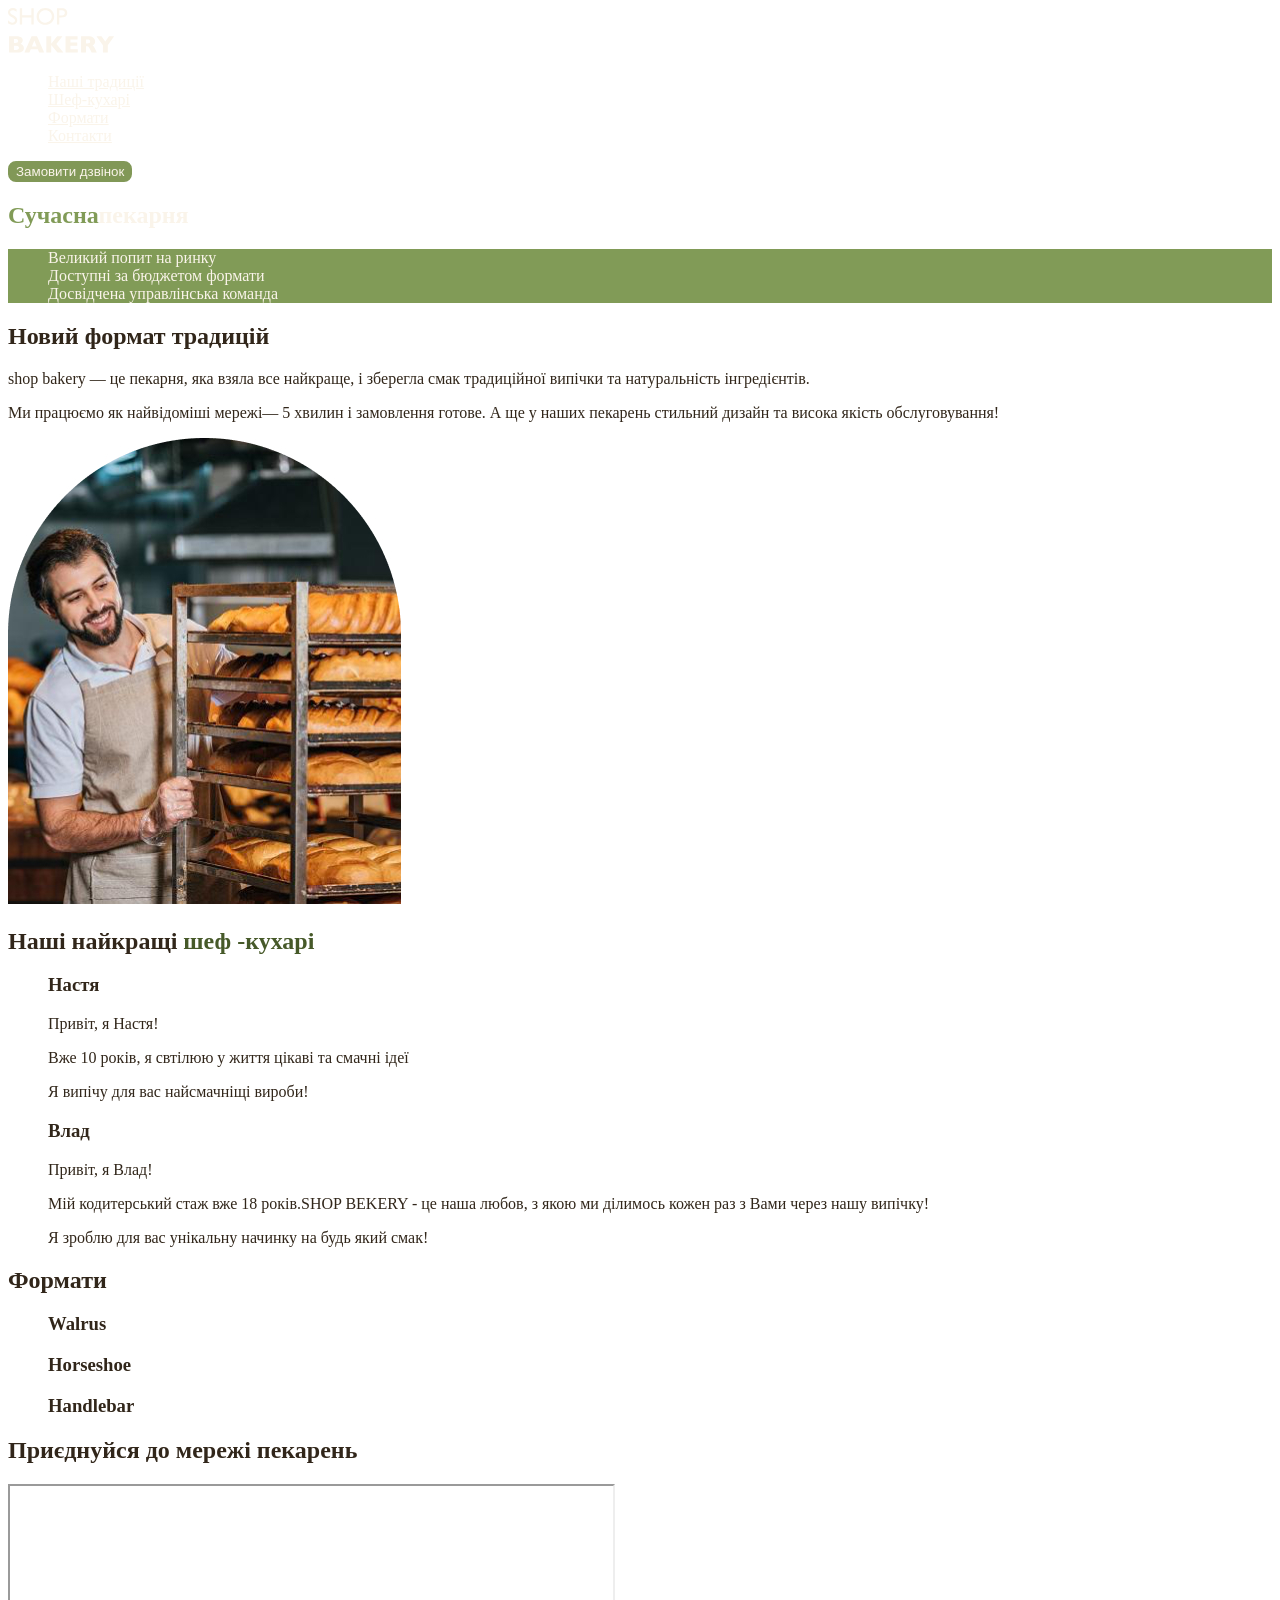
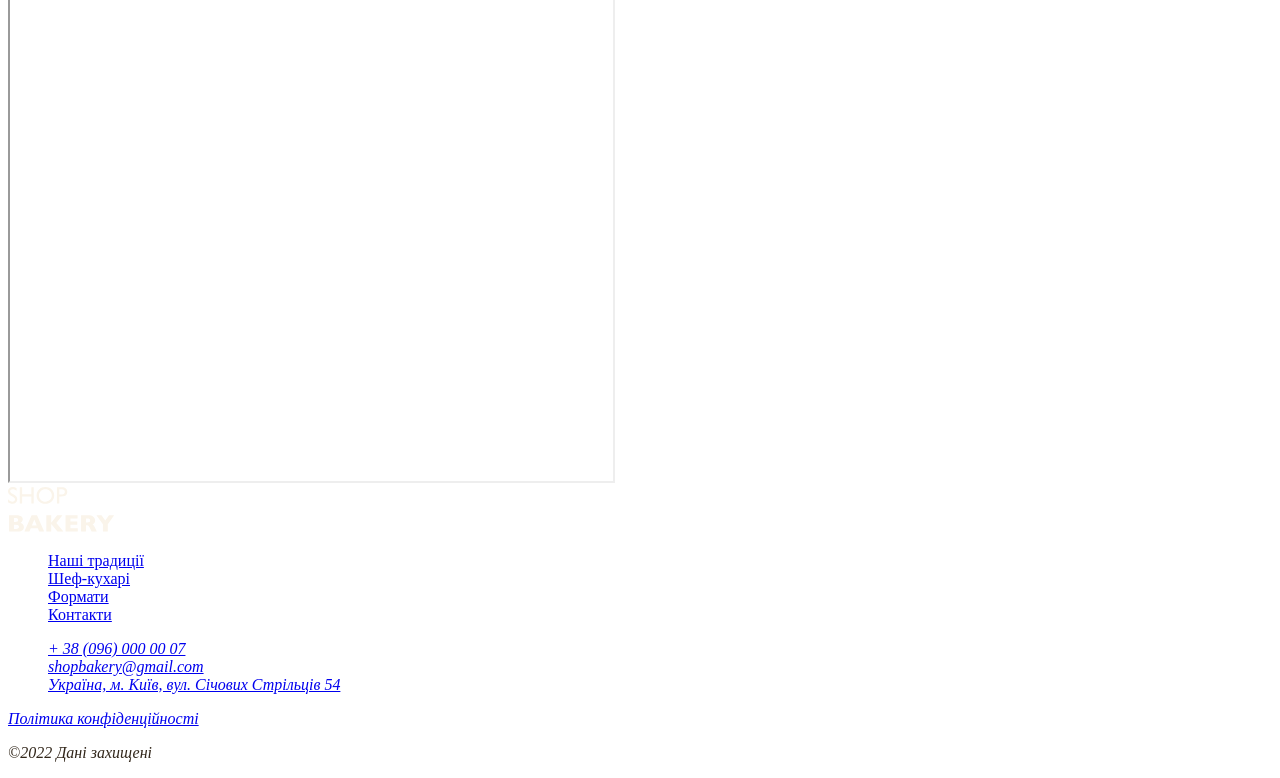
==== index2.html @ d1e05fb4 "Add styles.css and css variable" ====
<!DOCTYPE html>
<html lang="uk">
  <head>
    <meta charset="UTF-8" />
    <meta name="viewport" content="width=device-width, initial-scale=1.0" />
    <title>Сучасна пекарня</title>
    <link rel="stylesheet" href="./css/styles.css" />
  </head>
  <body>
    <header>
      <nav>
        <a href="./">
          <!--Logo -->
          <img src="./images/logo.svg" alt="Логотип сучасної пекарні" />
        </a>
        <ul>
          <li>
            <a class="link" href="#traditions-section">Наші традиції</a>
          </li>
          <li>
            <a class="link" href="#chefs-section">Шеф-кухарі</a>
          </li>
          <li>
            <a class="link" href="#formats-section">Формати</a>
          </li>
          <li>
            <a class="link" href="#contact-section">Контакти</a>
          </li>
        </ul>
      </nav>
      <button class="button" type="button">Замовити дзвінок</button>
    </header>
    <main>
      <section>
        <h1 class="hero-title"><span class="accent">Сучасна</span>пекарня</h1>
      </section>
      <section id="traditions-section">
        <ul class="advantages-list">
          <li>Великий попит на ринку</li>
          <li>Доступні за бюджетом формати</li>
          <li>Досвідчена управлінська команда</li>
        </ul>
        <h2 class="section-title">Новий формат традицій</h2>
        <p>
          <span>shop bakery</span> — це пекарня, яка взяла все найкраще, і
          зберегла смак традиційної випічки та натуральність інгредієнтів.
        </p>
        <p>
          Ми працюємо як найвідоміші мережі—
          <span>5 хвилин і замовлення готове.</span> А ще у наших пекарень
          стильний дизайн та висока якість обслуговування!
        </p>
        <img
          src="./images/baker-man.jpeg"
          alt="Чоловік пекар дивиться на батони із посмішкою"
        />
      </section>
      <section id="chefs-section">
        <h2 class="section-title">
          Наші найкращі<span class="accent"> шеф -кухарі</span>
        </h2>
        <ul>
          <li>
            <article>
              <h3>Настя</h3>
              <p>Привіт, я Настя!</p>
              <p>Вже 10 років, я свтілюю у життя цікаві та смачні ідеї</p>
              <p>Я випічу для вас найсмачніщі вироби!</p>
            </article>
          </li>
          <li>
            <article>
              <h3>Влад</h3>
              <p>Привіт, я Влад!</p>
              <p>
                Мій кодитерський стаж вже 18 років.SHOP BEKERY - це наша любов,
                з якою ми ділимось кожен раз з Вами через нашу випічку!
              </p>
              <p>Я зроблю для вас унікальну начинку на будь який смак!</p>
            </article>
          </li>
        </ul>
      </section>
      <section id="formats-section">
        <h2 class="section-title">Формати</h2>
        <ul>
          <li>
            <article>
              <h3 lang="en">Walrus</h3>
            </article>
          </li>
          <li>
            <article>
              <h3 lang="en">Horseshoe</h3>
            </article>
          </li>
          <li>
            <article>
              <h3 lang="en">Handlebar</h3>
            </article>
          </li>
        </ul>
      </section>
      <section id="contact-section">
        <h2 class="section-title">Приєднуйся до мережі пекарень</h2>
        <iframe
          src="https://www.google.com/maps/embed?pb=!1m18!1m12!1m3!1d2540.163447036127!2d30.48869837623929!3d50.456680986915515!2m3!1f0!2f0!3f0!3m2!1i1024!2i768!4f13.1!3m3!1m2!1s0x40d4ce637c006b2d%3A0xaf86385f19996ff0!2z0YPQuy4g0KHQtdGH0LXQstGL0YUg0KHRgtGA0LXQu9GM0YbQvtCyLCA1NCwg0JrQuNC10LIsIDAyMDAw!5e0!3m2!1sru!2sua!4v1762864063836!5m2!1sru!2sua"
          width="603"
          height="595"
        ></iframe>
      </section>
    </main>
    <footer>
      <nav>
        <a href="#"> </a>
        <!--Logo-->
        <img src="./images/logo.svg" alt="Логотип сучасної пекарні" />
        <ul>
          <li>
            <a href="#">Наші традиції</a>
          </li>
          <li>
            <a href="#">Шеф-кухарі</a>
          </li>
          <li>
            <a href="#">Формати</a>
          </li>
          <li>
            <a href="#">Контакти</a>
          </li>
        </ul>
      </nav>
      <address>
        <ul>
          <li><a href="tel:+380960000007">+ 38 (096) 000 00 07</a></li>
          <li>
            <a href="mailto:shopbakery@gmail.com">shopbakery@gmail.com</a>
          </li>
          <li>
            <a href="https://maps.app.goo.gl/AGu1dHzG3ngqj6Wf8" target="_blank">
              Україна, м. Київ, вул. Січових Стрільців 54
            </a>
          </li>
          <li>
            <a href="#">
              <!--fasebook icon-->
            </a>
          </li>
          <li>
            <a href="#">
              <!--instagram icon-->
            </a>
          </li>
        </ul>
        <a href="#" target="_blank">Політика конфіденційності</a>
        <p>&copy;2022 Дані захищені</p>
      </address>
    </footer>
  </body>
</html>
---- css/styles.css ----
:root {
  --color-primary-dark: #31261a;
  --color-primary-light: #faf4ea;
  --color-brand-light: #819b57;
  --color-brand-dark: #465929;
}

/*Base*/
body {
  color: var(--color-primary-dark);
}
ul {
  list-style-type: none;
}

/* Button*/
.button {
  color: var(--color-primary-light);
  background-color: #819857;
  border: 2px solid #819857;
  border-radius: 8px;
  cursor: pointer;
}

.button:hover {
  color: var(--color-brand-dark);
  background-color: transparent;
}

/* Link */
.link {
  color: var(--color-primary-light);
}

.link:hover {
  color: var(--color-brand-light);
}

/* Hero section */
.hero-title {
  color: #faf4ea;
}

.hero-title .accent {
  color: var(--color-brand-light);
}

/* Avantages section*/
.advantages-list {
  background-color: var(--color-brand-light);
  color: var(--color-primary-light);
}

.section-title .accent {
  color: var(--color-brand-dark);
}
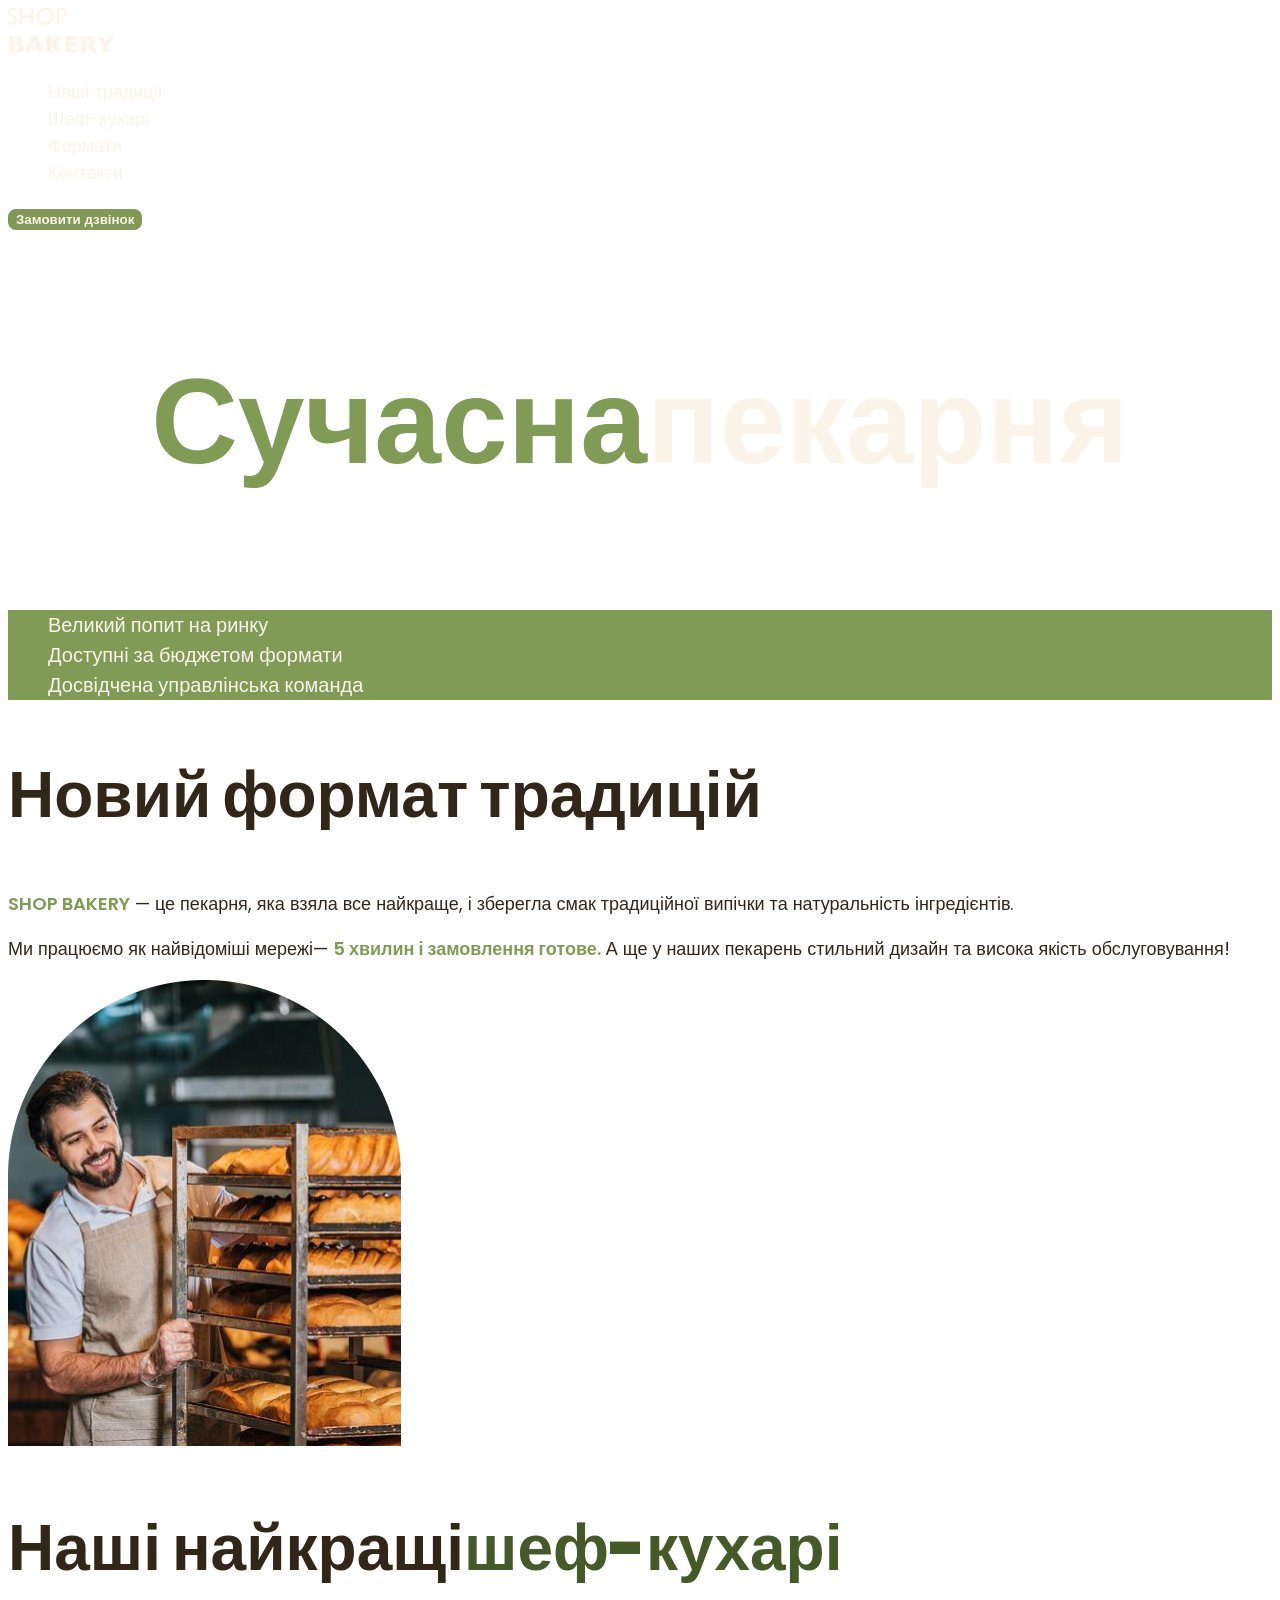
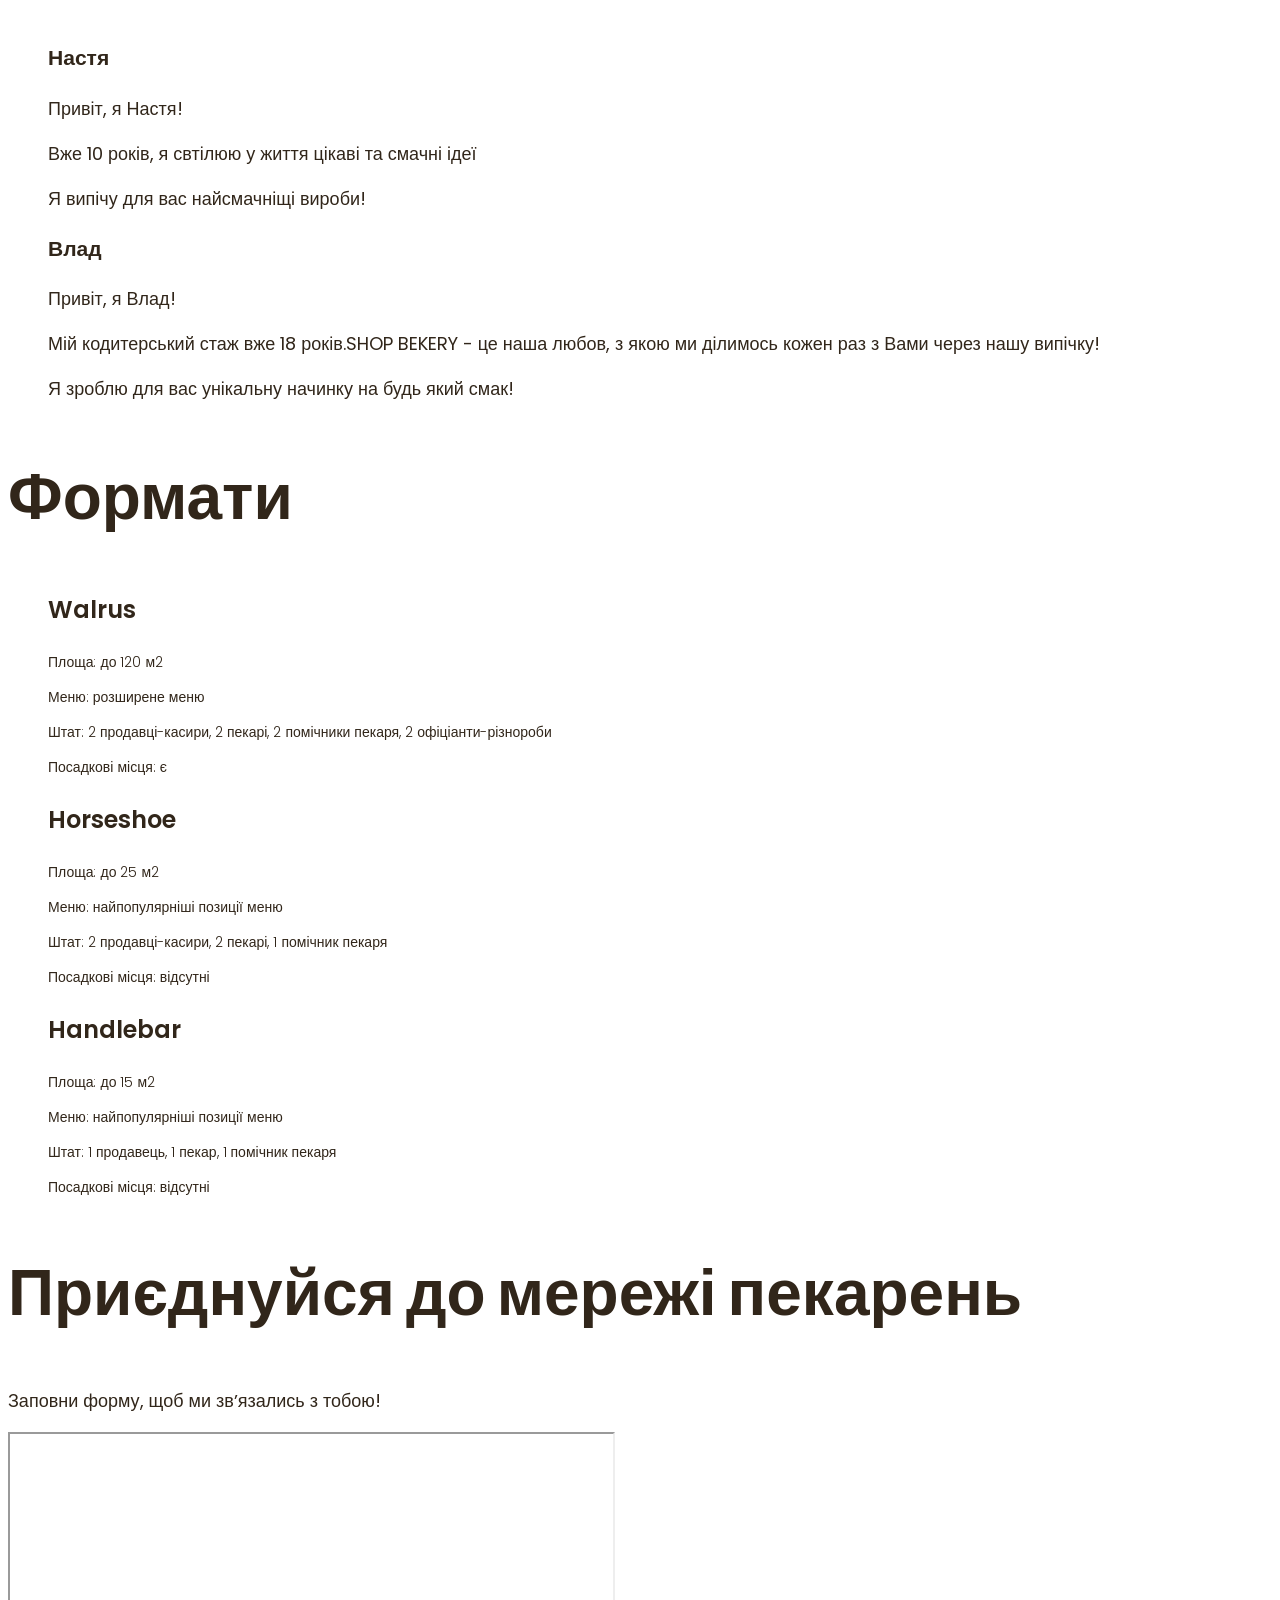
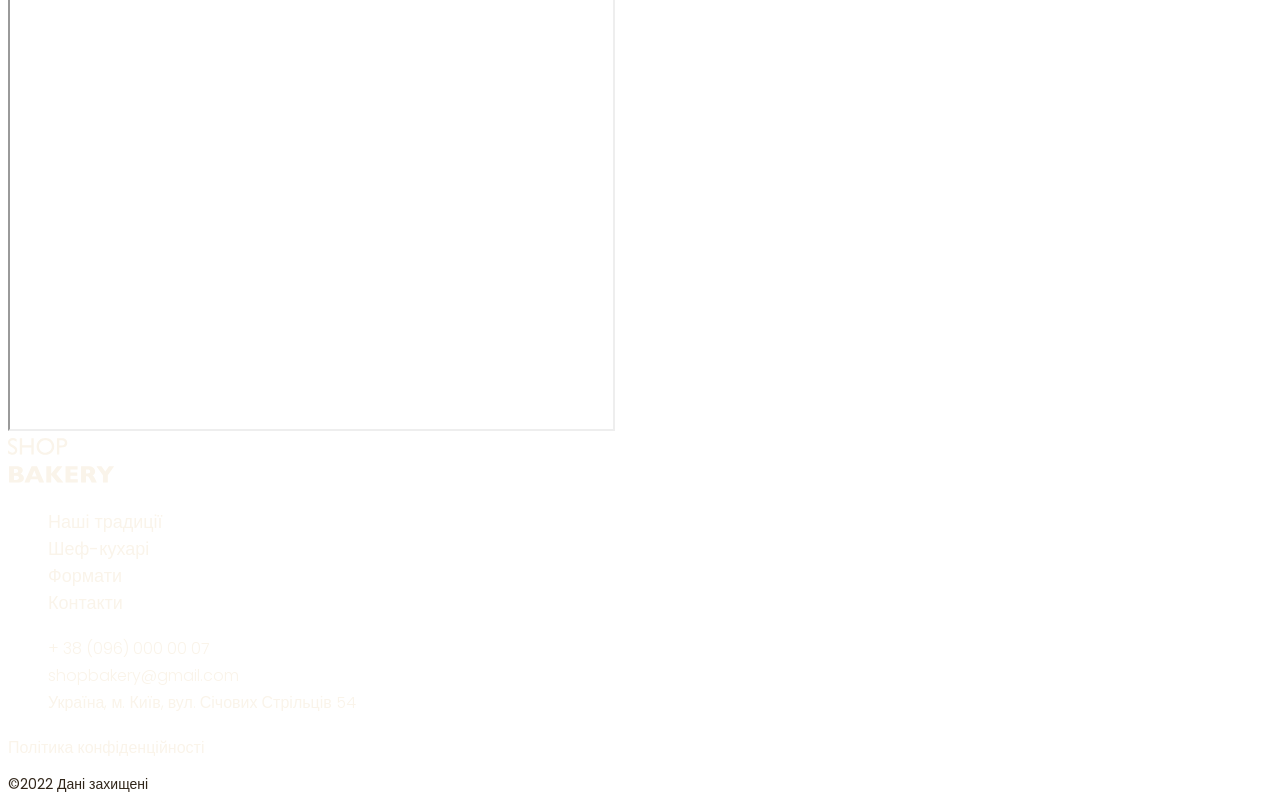
==== commit 8d1c394e: "Fonts have been connected and text styling has been added." ====
--- a/index2.html
+++ b/index2.html
@@ -4,6 +4,14 @@
     <meta charset="UTF-8" />
     <meta name="viewport" content="width=device-width, initial-scale=1.0" />
     <title>Сучасна пекарня</title>
+    <!--Fonts
+    <link rel="preconnect" href="https://fonts.googleapis.com" />
+    <link rel="preconnect" href="https://fonts.gstatic.com" crossorigin />
+    <link
+      href="https://fonts.googleapis.com/css2?family=Poppins:wght@300;400;600;900&display=swap"
+      rel="stylesheet"
+    />-->
+    <!--Styles-->
     <link rel="stylesheet" href="./css/styles.css" />
   </head>
   <body>
@@ -36,19 +44,20 @@
       </section>
       <section id="traditions-section">
         <ul class="advantages-list">
-          <li>Великий попит на ринку</li>
-          <li>Доступні за бюджетом формати</li>
-          <li>Досвідчена управлінська команда</li>
+          <li class="advantages-item">Великий попит на ринку</li>
+          <li class="advantages-item">Доступні за бюджетом формати</li>
+          <li class="advantages-item">Досвідчена управлінська команда</li>
         </ul>
         <h2 class="section-title">Новий формат традицій</h2>
-        <p>
-          <span>shop bakery</span> — це пекарня, яка взяла все найкраще, і
-          зберегла смак традиційної випічки та натуральність інгредієнтів.
+        <p class="traditions-text">
+          <span class="brand uppercase">shop bakery</span> — це пекарня, яка
+          взяла все найкраще, і зберегла смак традиційної випічки та
+          натуральність інгредієнтів.
         </p>
-        <p>
+        <p class="traditions-text">
           Ми працюємо як найвідоміші мережі—
-          <span>5 хвилин і замовлення готове.</span> А ще у наших пекарень
-          стильний дизайн та висока якість обслуговування!
+          <span class="brand">5 хвилин і замовлення готове.</span> А ще у наших
+          пекарень стильний дизайн та висока якість обслуговування!
         </p>
         <img
           src="./images/baker-man.jpeg"
@@ -57,12 +66,12 @@
       </section>
       <section id="chefs-section">
         <h2 class="section-title">
-          Наші найкращі<span class="accent"> шеф -кухарі</span>
+          Наші найкращі<span class="accent">шеф-кухарі</span>
         </h2>
         <ul>
           <li>
             <article>
-              <h3>Настя</h3>
+              <h3 class="chef-title">Настя</h3>
               <p>Привіт, я Настя!</p>
               <p>Вже 10 років, я свтілюю у життя цікаві та смачні ідеї</p>
               <p>Я випічу для вас найсмачніщі вироби!</p>
@@ -70,7 +79,7 @@
           </li>
           <li>
             <article>
-              <h3>Влад</h3>
+              <h3 class="chef-title">Влад</h3>
               <p>Привіт, я Влад!</p>
               <p>
                 Мій кодитерський стаж вже 18 років.SHOP BEKERY - це наша любов,
@@ -86,23 +95,45 @@
         <ul>
           <li>
             <article>
-              <h3 lang="en">Walrus</h3>
-            </article>
-          </li>
-          <li>
-            <article>
-              <h3 lang="en">Horseshoe</h3>
-            </article>
-          </li>
-          <li>
-            <article>
-              <h3 lang="en">Handlebar</h3>
+              <h3 class="format-title" lang="en">Walrus</h3>
+              <div class="format-text">
+                <p>Площа: до 120 м2</p>
+                <p>Меню: розширене меню</p>
+                <p>
+                  Штат: 2 продавці-касири, 2 пекарі, 2 помічники пекаря, 2
+                  офіціанти-різнороби
+                </p>
+                <p>Посадкові місця: є</p>
+              </div>
+            </article>
+          </li>
+          <li>
+            <article>
+              <h3 class="format-title" lang="en">Horseshoe</h3>
+              <div class="format-text">
+                <p>Площа: до 25 м2</p>
+                <p>Меню: найпопулярніші позиції меню</p>
+                <p>Штат: 2 продавці-касири, 2 пекарі, 1 помічник пекаря</p>
+                <p>Посадкові місця: відсутні</p>
+              </div>
+            </article>
+          </li>
+          <li>
+            <article>
+              <h3 class="format-title" lang="en">Handlebar</h3>
+              <div class="format-text">
+                <p>Площа: до 15 м2</p>
+                <p>Меню: найпопулярніші позиції меню</p>
+                <p>Штат: 1 продавець, 1 пекар, 1 помічник пекаря</p>
+                <p>Посадкові місця: відсутні</p>
+              </div>
             </article>
           </li>
         </ul>
       </section>
       <section id="contact-section">
         <h2 class="section-title">Приєднуйся до мережі пекарень</h2>
+        <p>Заповни форму, щоб ми звʼязались з тобою!</p>
         <iframe
           src="https://www.google.com/maps/embed?pb=!1m18!1m12!1m3!1d2540.163447036127!2d30.48869837623929!3d50.456680986915515!2m3!1f0!2f0!3f0!3m2!1i1024!2i768!4f13.1!3m3!1m2!1s0x40d4ce637c006b2d%3A0xaf86385f19996ff0!2z0YPQuy4g0KHQtdGH0LXQstGL0YUg0KHRgtGA0LXQu9GM0YbQvtCyLCA1NCwg0JrQuNC10LIsIDAyMDAw!5e0!3m2!1sru!2sua!4v1762864063836!5m2!1sru!2sua"
           width="603"
@@ -117,27 +148,37 @@
         <img src="./images/logo.svg" alt="Логотип сучасної пекарні" />
         <ul>
           <li>
-            <a href="#">Наші традиції</a>
-          </li>
-          <li>
-            <a href="#">Шеф-кухарі</a>
-          </li>
-          <li>
-            <a href="#">Формати</a>
-          </li>
-          <li>
-            <a href="#">Контакти</a>
+            <a class="link" href="#">Наші традиції</a>
+          </li>
+          <li>
+            <a class="link" href="#">Шеф-кухарі</a>
+          </li>
+          <li>
+            <a class="link" href="#">Формати</a>
+          </li>
+          <li>
+            <a class="link" href="#">Контакти</a>
           </li>
         </ul>
       </nav>
       <address>
         <ul>
-          <li><a href="tel:+380960000007">+ 38 (096) 000 00 07</a></li>
-          <li>
-            <a href="mailto:shopbakery@gmail.com">shopbakery@gmail.com</a>
-          </li>
-          <li>
-            <a href="https://maps.app.goo.gl/AGu1dHzG3ngqj6Wf8" target="_blank">
+          <li>
+            <a class="address-link" href="tel:+380960000007"
+              >+ 38 (096) 000 00 07</a
+            >
+          </li>
+          <li>
+            <a class="address-link" href="mailto:shopbakery@gmail.com"
+              >shopbakery@gmail.com</a
+            >
+          </li>
+          <li>
+            <a
+              class="address-link"
+              href="https://maps.app.goo.gl/AGu1dHzG3ngqj6Wf8"
+              target="_blank"
+            >
               Україна, м. Київ, вул. Січових Стрільців 54
             </a>
           </li>
@@ -152,8 +193,10 @@
             </a>
           </li>
         </ul>
-        <a href="#" target="_blank">Політика конфіденційності</a>
-        <p>&copy;2022 Дані захищені</p>
+        <a class="address-link" href="#" target="_blank"
+          >Політика конфіденційності</a
+        >
+        <p class="address-copyright">&copy;2022 Дані захищені</p>
       </address>
     </footer>
   </body>
--- a/css/styles.css
+++ b/css/styles.css
@@ -1,3 +1,31 @@
+@font-face {
+  font-display: swap;
+  font-family: "Poppins";
+  font-weight: 300;
+  src: url("../fonts/poppins-v24-latin-300.woff2") format("woff2");
+}
+
+@font-face {
+  font-display: swap;
+  font-family: "Poppins";
+  font-weight: 400;
+  src: url("../fonts/poppins-v24-latin-regular.woff2") format("woff2");
+}
+
+@font-face {
+  font-display: swap;
+  font-family: "Poppins";
+  font-weight: 600;
+  src: url("../fonts/poppins-v24-latin-600.woff2") format("woff2");
+}
+
+@font-face {
+  font-display: swap;
+  font-family: "Poppins";
+  font-weight: 900;
+  src: url("../fonts/poppins-v24-latin-900.woff2") format("woff2");
+}
+
 :root {
   --color-primary-dark: #31261a;
   --color-primary-light: #faf4ea;
@@ -8,7 +36,16 @@
 /*Base*/
 body {
   color: var(--color-primary-dark);
+  line-height: 1.5;
+  font-family: "Poppins", sans-serif;
+  font-size: 18px;
+  font-weight: 400;
 }
+
+address {
+  font-style: normal;
+}
+
 ul {
   list-style-type: none;
 }
@@ -16,6 +53,7 @@
 /* Button*/
 .button {
   color: var(--color-primary-light);
+  font-weight: 600;
   background-color: #819857;
   border: 2px solid #819857;
   border-radius: 8px;
@@ -30,15 +68,26 @@
 /* Link */
 .link {
   color: var(--color-primary-light);
+
+  text-decoration: none;
 }
 
 .link:hover {
   color: var(--color-brand-light);
+  font-weight: 600;
 }
 
 /* Hero section */
 .hero-title {
   color: #faf4ea;
+  text-align: center;
+  font-size: 120px;
+  font-weight: 900;
+  /*font-style: italic;*/
+  /*text-transform: ;*/
+  /* text-shadow: 2px 2px 4px violet;*/
+  /* letter-spacing: 4px;*/
+  /*word-spacing: 20px;*/
 }
 
 .hero-title .accent {
@@ -51,6 +100,62 @@
   color: var(--color-primary-light);
 }
 
+.advantages-item {
+  font-size: 20px;
+  font-weight: 300;
+}
+
+.section-title {
+  font-size: 64px;
+  font-weight: 900;
+  line-height: 1.3;
+}
 .section-title .accent {
   color: var(--color-brand-dark);
 }
+
+/*.traditions-text {
+  white-space: none;
+}*/
+/* Traditions section*/
+.traditions-text .brand {
+  color: var(--color-brand-light);
+  font-weight: 600;
+}
+
+.traditions-text .uppercase {
+  text-transform: uppercase;
+}
+
+/* Chefs section*/
+.chef-title {
+  font-size: 40;
+  font-weight: 600;
+}
+
+/* Format section */
+.format-title {
+  font-size: 24px;
+  font-weight: 600;
+}
+
+.format-text {
+  font-size: 14px;
+  font-weight: 300;
+}
+
+/* Footer*/
+.address-link {
+  color: var(--color-primary-light);
+  font-size: 16px;
+  font-weight: 300;
+  text-decoration: none;
+}
+
+.address-link:hover {
+  color: var(--color-brand-light);
+}
+
+.address-copyright {
+  font-size: 14px;
+}
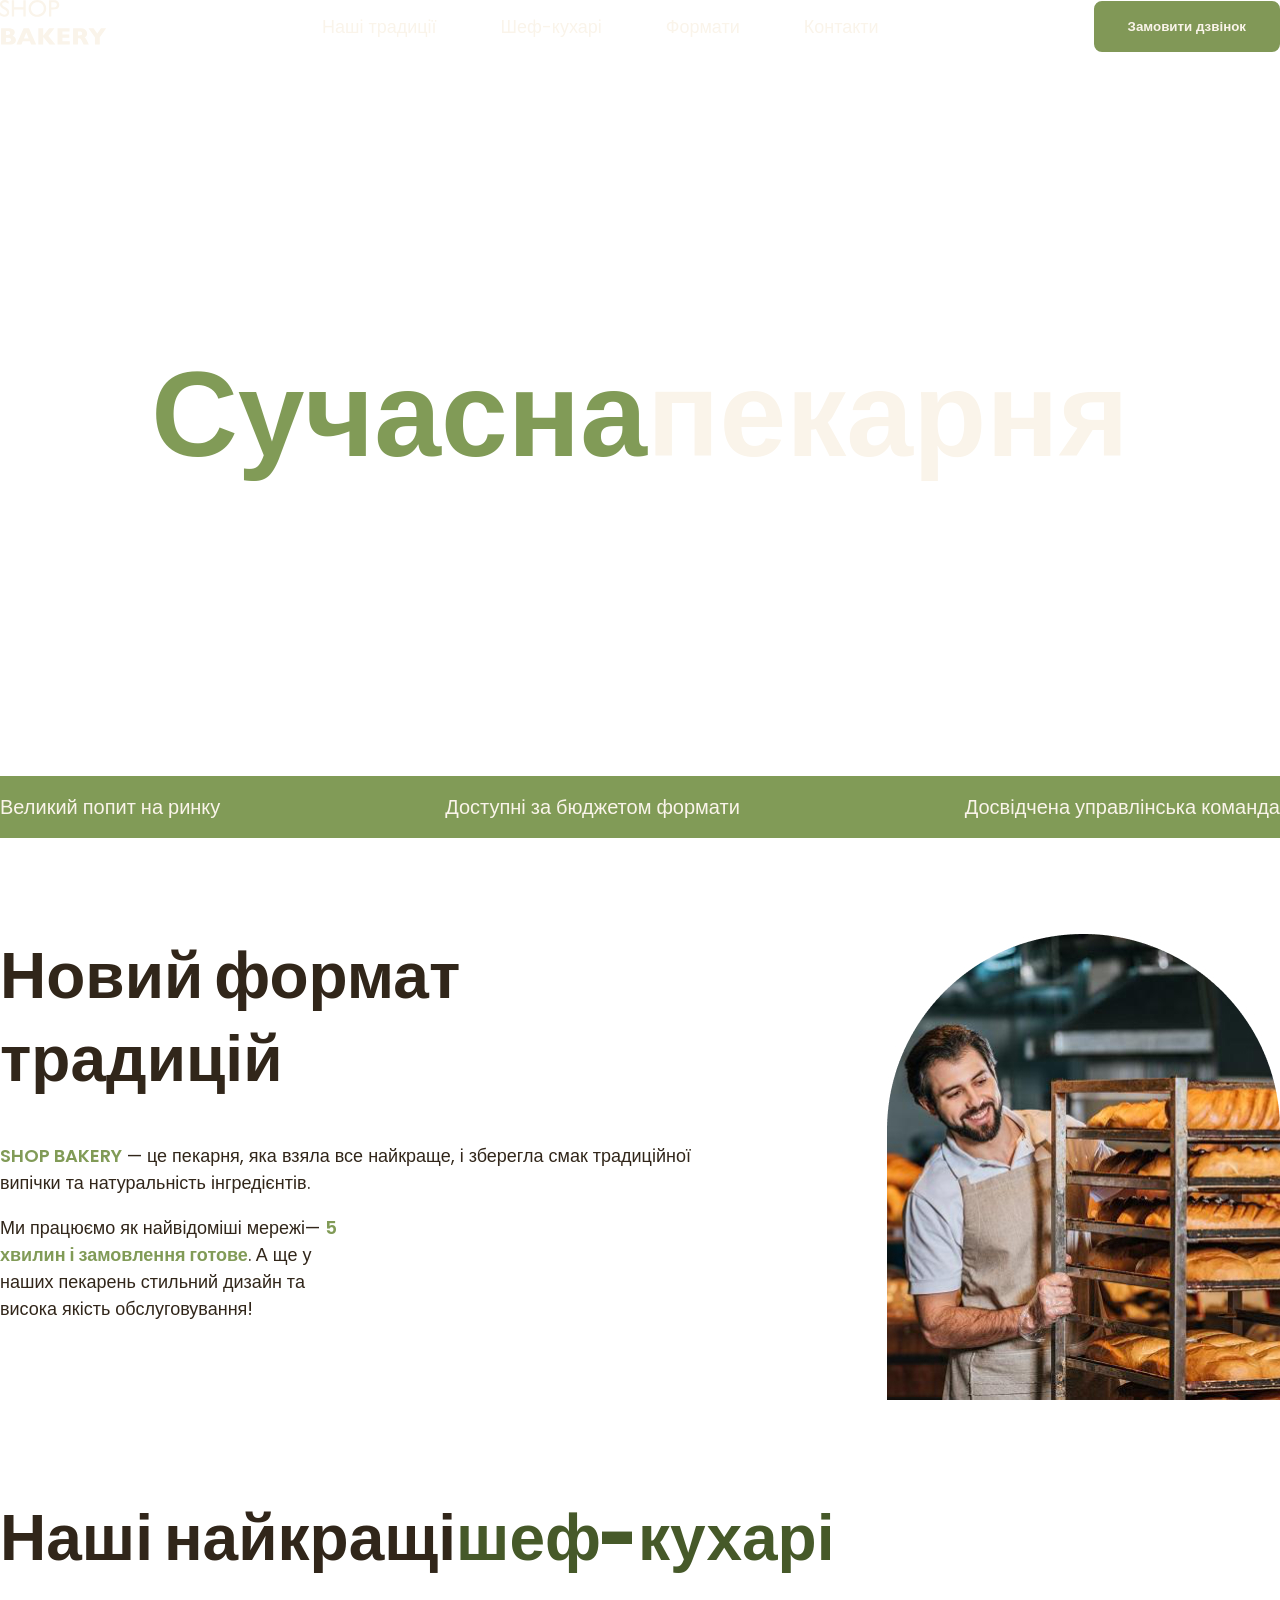
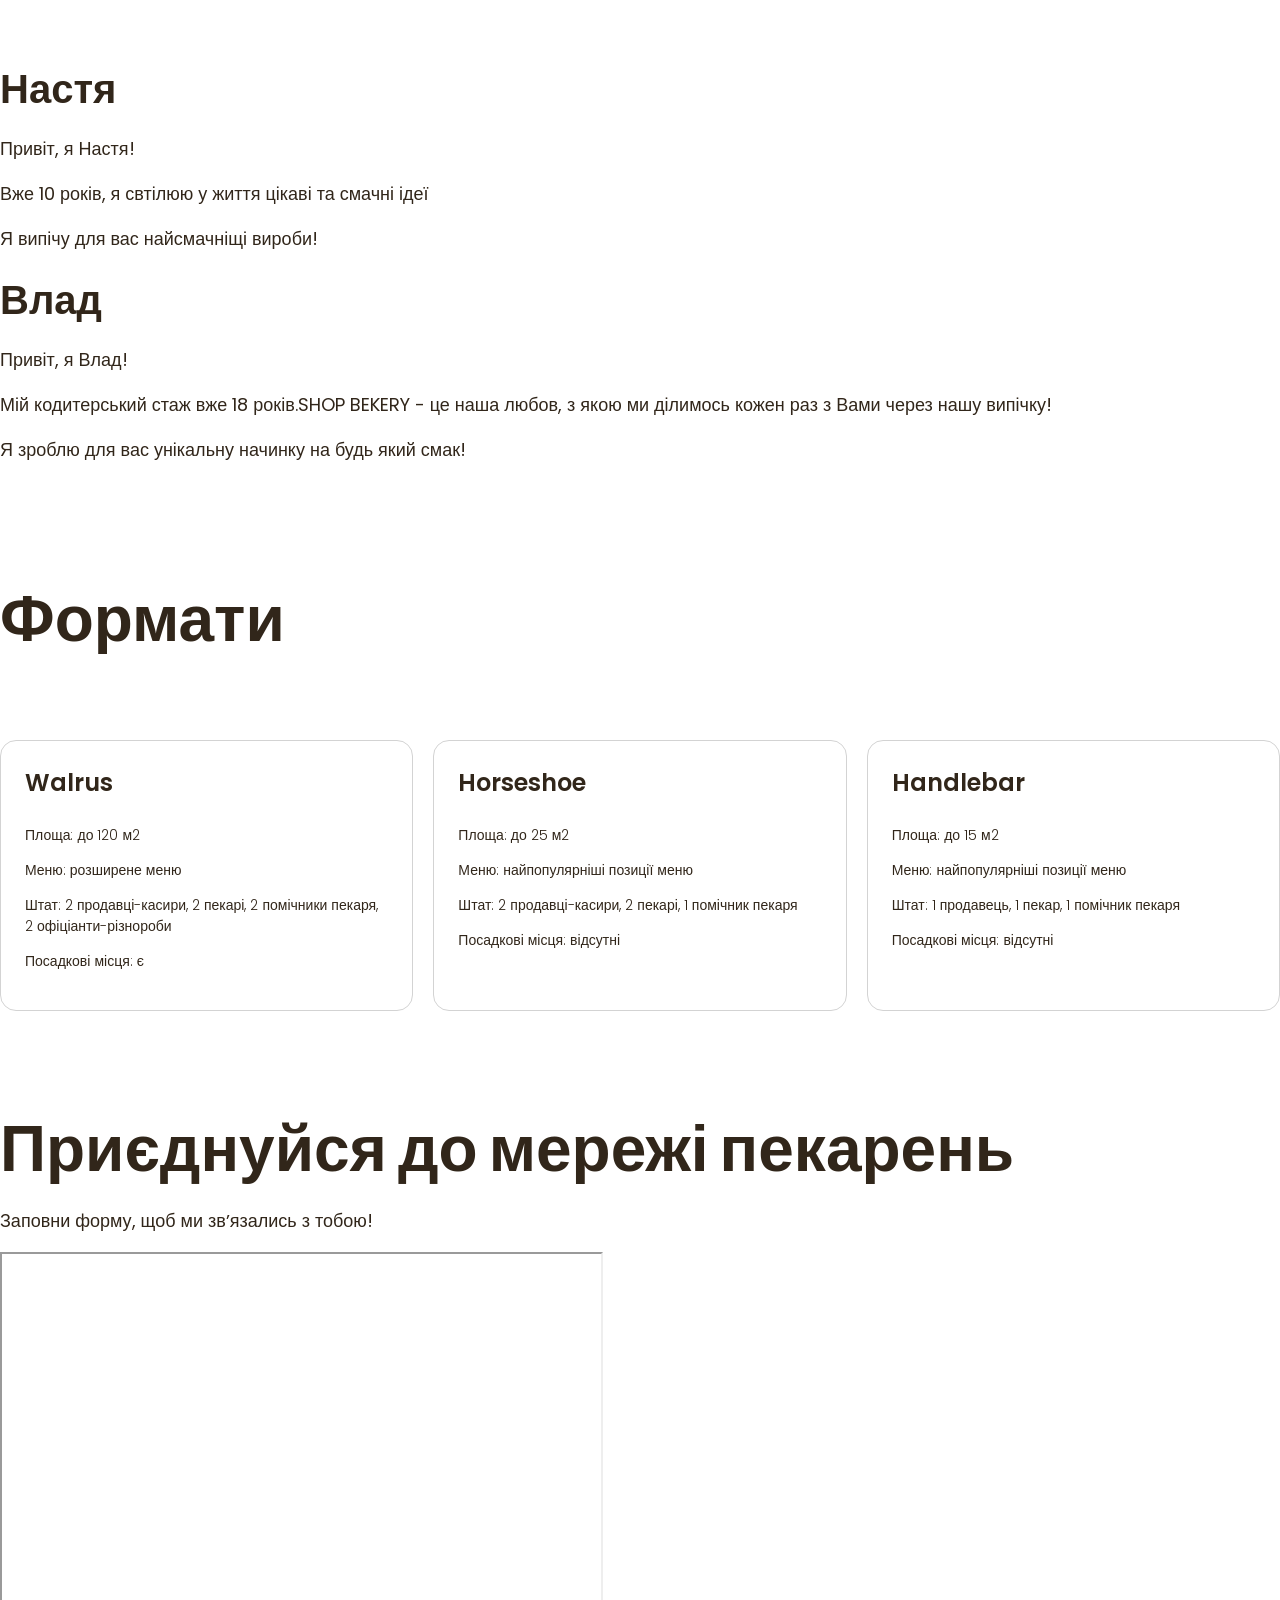
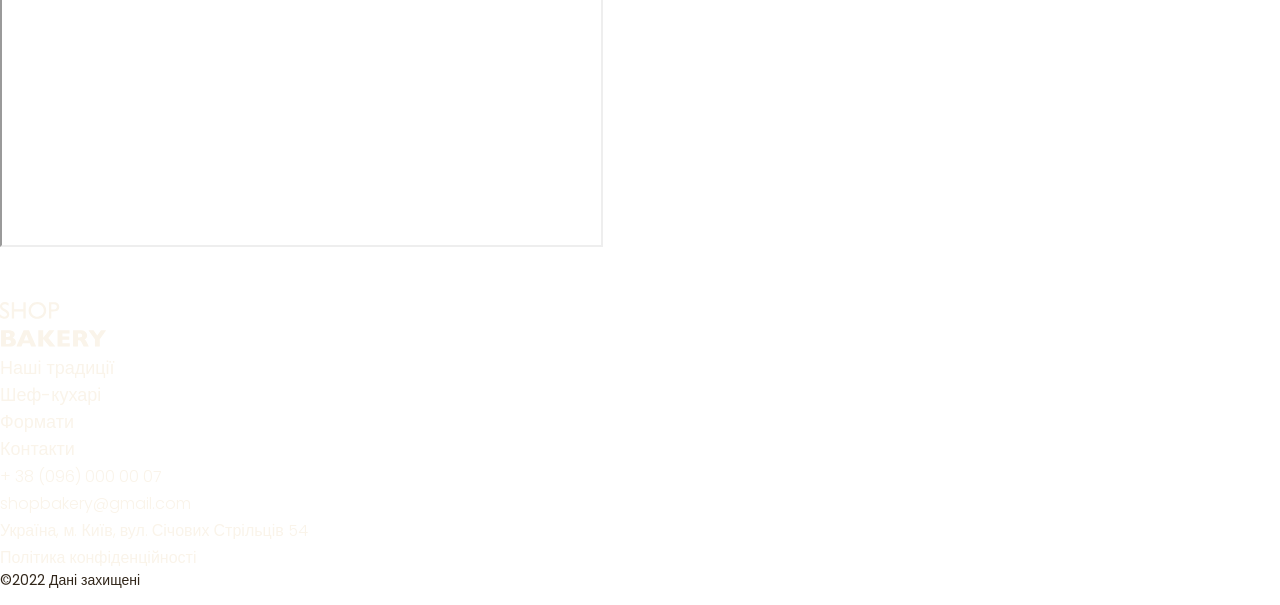
==== commit bc60d833: "Added flexbox properties" ====
--- a/index2.html
+++ b/index2.html
@@ -16,188 +16,218 @@
   </head>
   <body>
     <header>
-      <nav>
-        <a href="./">
-          <!--Logo -->
-          <img src="./images/logo.svg" alt="Логотип сучасної пекарні" />
-        </a>
-        <ul>
-          <li>
-            <a class="link" href="#traditions-section">Наші традиції</a>
-          </li>
-          <li>
-            <a class="link" href="#chefs-section">Шеф-кухарі</a>
-          </li>
-          <li>
-            <a class="link" href="#formats-section">Формати</a>
-          </li>
-          <li>
-            <a class="link" href="#contact-section">Контакти</a>
-          </li>
-        </ul>
-      </nav>
-      <button class="button" type="button">Замовити дзвінок</button>
+      <div class="container">
+        <div class="header-container">
+          <!--Flex container-->
+          <nav class="header-nav">
+            <a href="./">
+              <!--Logo -->
+              <img src="./images/logo.svg" alt="Логотип сучасної пекарні" />
+            </a>
+            <ul class="header-menu">
+              <li>
+                <a class="link" href="#traditions-section">Наші традиції</a>
+              </li>
+              <li>
+                <a class="link" href="#chefs-section">Шеф-кухарі</a>
+              </li>
+              <li>
+                <a class="link" href="#formats-section">Формати</a>
+              </li>
+              <li>
+                <a class="link" href="#contact-section">Контакти</a>
+              </li>
+            </ul>
+          </nav>
+          <button class="button" type="button">Замовити дзвінок</button>
+        </div>
+      </div>
     </header>
     <main>
-      <section>
-        <h1 class="hero-title"><span class="accent">Сучасна</span>пекарня</h1>
-      </section>
-      <section id="traditions-section">
-        <ul class="advantages-list">
-          <li class="advantages-item">Великий попит на ринку</li>
-          <li class="advantages-item">Доступні за бюджетом формати</li>
-          <li class="advantages-item">Досвідчена управлінська команда</li>
-        </ul>
-        <h2 class="section-title">Новий формат традицій</h2>
-        <p class="traditions-text">
-          <span class="brand uppercase">shop bakery</span> — це пекарня, яка
-          взяла все найкраще, і зберегла смак традиційної випічки та
-          натуральність інгредієнтів.
-        </p>
-        <p class="traditions-text">
-          Ми працюємо як найвідоміші мережі—
-          <span class="brand">5 хвилин і замовлення готове.</span> А ще у наших
-          пекарень стильний дизайн та висока якість обслуговування!
-        </p>
-        <img
-          src="./images/baker-man.jpeg"
-          alt="Чоловік пекар дивиться на батони із посмішкою"
-        />
-      </section>
-      <section id="chefs-section">
-        <h2 class="section-title">
-          Наші найкращі<span class="accent">шеф-кухарі</span>
-        </h2>
-        <ul>
-          <li>
-            <article>
-              <h3 class="chef-title">Настя</h3>
-              <p>Привіт, я Настя!</p>
-              <p>Вже 10 років, я свтілюю у життя цікаві та смачні ідеї</p>
-              <p>Я випічу для вас найсмачніщі вироби!</p>
-            </article>
-          </li>
-          <li>
-            <article>
-              <h3 class="chef-title">Влад</h3>
-              <p>Привіт, я Влад!</p>
-              <p>
-                Мій кодитерський стаж вже 18 років.SHOP BEKERY - це наша любов,
-                з якою ми ділимось кожен раз з Вами через нашу випічку!
+      <section class="hero-section">
+        <div class="container">
+          <h1 class="hero-title"><span class="accent">Сучасна</span>пекарня</h1>
+        </div>
+      </section>
+      <section class="advantages-section">
+        <div class="container">
+          <h2 class="visualy-hidden">Наші переваги</h2>
+          <ul class="advantages-list">
+            <li class="advantages-item">Великий попит на ринку</li>
+            <li class="advantages-item">Доступні за бюджетом формати</li>
+            <li class="advantages-item">Досвідчена управлінська команда</li>
+          </ul>
+        </div>
+      </section>
+      <section class="traditions-section section" id="traditions-section">
+        <div class="container">
+          <div class="traditions-container">
+            <div class="traditions-content">
+              <h2 class="traditions-title section-title">
+                Новий формат традицій
+              </h2>
+              <p class="traditions-text">
+                <span class="brand uppercase">shop bakery</span> — це пекарня,
+                яка взяла все найкраще, і зберегла смак традиційної випічки та
+                натуральність інгредієнтів.
               </p>
-              <p>Я зроблю для вас унікальну начинку на будь який смак!</p>
-            </article>
-          </li>
-        </ul>
-      </section>
-      <section id="formats-section">
-        <h2 class="section-title">Формати</h2>
-        <ul>
-          <li>
-            <article>
-              <h3 class="format-title" lang="en">Walrus</h3>
-              <div class="format-text">
-                <p>Площа: до 120 м2</p>
-                <p>Меню: розширене меню</p>
+              <p class="traditions-text limited">
+                Ми працюємо як найвідоміші мережі—
+                <span class="brand">5 хвилин і замовлення готове</span>. А ще у
+                наших пекарень стильний дизайн та висока якість обслуговування!
+              </p>
+            </div>
+            <img
+              src="./images/baker-man.jpeg"
+              alt="Чоловік пекар дивиться на батони із посмішкою"
+            />
+          </div>
+        </div>
+      </section>
+      <section class="section" id="chefs-section">
+        <div class="container">
+          <h2 class="chefs-title section-title">
+            Наші найкращі<span class="accent">шеф-кухарі</span>
+          </h2>
+          <ul>
+            <li>
+              <article>
+                <h3 class="chef-title">Настя</h3>
+                <p>Привіт, я Настя!</p>
+                <p>Вже 10 років, я свтілюю у життя цікаві та смачні ідеї</p>
+                <p>Я випічу для вас найсмачніщі вироби!</p>
+              </article>
+            </li>
+            <li>
+              <article>
+                <h3 class="chef-title">Влад</h3>
+                <p>Привіт, я Влад!</p>
                 <p>
-                  Штат: 2 продавці-касири, 2 пекарі, 2 помічники пекаря, 2
-                  офіціанти-різнороби
+                  Мій кодитерський стаж вже 18 років.SHOP BEKERY - це наша
+                  любов, з якою ми ділимось кожен раз з Вами через нашу випічку!
                 </p>
-                <p>Посадкові місця: є</p>
-              </div>
-            </article>
-          </li>
-          <li>
-            <article>
-              <h3 class="format-title" lang="en">Horseshoe</h3>
-              <div class="format-text">
-                <p>Площа: до 25 м2</p>
-                <p>Меню: найпопулярніші позиції меню</p>
-                <p>Штат: 2 продавці-касири, 2 пекарі, 1 помічник пекаря</p>
-                <p>Посадкові місця: відсутні</p>
-              </div>
-            </article>
-          </li>
-          <li>
-            <article>
-              <h3 class="format-title" lang="en">Handlebar</h3>
-              <div class="format-text">
-                <p>Площа: до 15 м2</p>
-                <p>Меню: найпопулярніші позиції меню</p>
-                <p>Штат: 1 продавець, 1 пекар, 1 помічник пекаря</p>
-                <p>Посадкові місця: відсутні</p>
-              </div>
-            </article>
-          </li>
-        </ul>
-      </section>
-      <section id="contact-section">
-        <h2 class="section-title">Приєднуйся до мережі пекарень</h2>
-        <p>Заповни форму, щоб ми звʼязались з тобою!</p>
-        <iframe
-          src="https://www.google.com/maps/embed?pb=!1m18!1m12!1m3!1d2540.163447036127!2d30.48869837623929!3d50.456680986915515!2m3!1f0!2f0!3f0!3m2!1i1024!2i768!4f13.1!3m3!1m2!1s0x40d4ce637c006b2d%3A0xaf86385f19996ff0!2z0YPQuy4g0KHQtdGH0LXQstGL0YUg0KHRgtGA0LXQu9GM0YbQvtCyLCA1NCwg0JrQuNC10LIsIDAyMDAw!5e0!3m2!1sru!2sua!4v1762864063836!5m2!1sru!2sua"
-          width="603"
-          height="595"
-        ></iframe>
+                <p>Я зроблю для вас унікальну начинку на будь який смак!</p>
+              </article>
+            </li>
+          </ul>
+        </div>
+      </section>
+      <section class="section" id="formats-section">
+        <div class="container">
+          <h2 class="formats-title section-title">Формати</h2>
+          <ul class="formats-list">
+            <li class="formats-item">
+              <article class="format-card">
+                <h3 class="format-title" lang="en">Walrus</h3>
+                <div class="format-text">
+                  <p>Площа: до 120 м2</p>
+                  <p>Меню: розширене меню</p>
+                  <p>
+                    Штат: 2 продавці-касири, 2 пекарі, 2 помічники пекаря, 2
+                    офіціанти-різнороби
+                  </p>
+                  <p>Посадкові місця: є</p>
+                </div>
+              </article>
+            </li>
+            <li class="formats-item">
+              <article class="format-card">
+                <h3 class="format-title" lang="en">Horseshoe</h3>
+                <div class="format-text">
+                  <p>Площа: до 25 м2</p>
+                  <p>Меню: найпопулярніші позиції меню</p>
+                  <p>Штат: 2 продавці-касири, 2 пекарі, 1 помічник пекаря</p>
+                  <p>Посадкові місця: відсутні</p>
+                </div>
+              </article>
+            </li>
+            <li class="formats-item">
+              <article class="format-card">
+                <h3 class="format-title" lang="en">Handlebar</h3>
+                <div class="format-text">
+                  <p>Площа: до 15 м2</p>
+                  <p>Меню: найпопулярніші позиції меню</p>
+                  <p>Штат: 1 продавець, 1 пекар, 1 помічник пекаря</p>
+                  <p>Посадкові місця: відсутні</p>
+                </div>
+              </article>
+            </li>
+          </ul>
+        </div>
+      </section>
+      <section class="section" id="contact-section">
+        <div class="container">
+          <h2 class="contact-title section-title">
+            Приєднуйся до мережі пекарень
+          </h2>
+          <p>Заповни форму, щоб ми звʼязались з тобою!</p>
+          <iframe
+            src="https://www.google.com/maps/embed?pb=!1m18!1m12!1m3!1d2540.163447036127!2d30.48869837623929!3d50.456680986915515!2m3!1f0!2f0!3f0!3m2!1i1024!2i768!4f13.1!3m3!1m2!1s0x40d4ce637c006b2d%3A0xaf86385f19996ff0!2z0YPQuy4g0KHQtdGH0LXQstGL0YUg0KHRgtGA0LXQu9GM0YbQvtCyLCA1NCwg0JrQuNC10LIsIDAyMDAw!5e0!3m2!1sru!2sua!4v1762864063836!5m2!1sru!2sua"
+            width="603"
+            height="595"
+          ></iframe>
+        </div>
       </section>
     </main>
     <footer>
-      <nav>
-        <a href="#"> </a>
-        <!--Logo-->
-        <img src="./images/logo.svg" alt="Логотип сучасної пекарні" />
-        <ul>
-          <li>
-            <a class="link" href="#">Наші традиції</a>
-          </li>
-          <li>
-            <a class="link" href="#">Шеф-кухарі</a>
-          </li>
-          <li>
-            <a class="link" href="#">Формати</a>
-          </li>
-          <li>
-            <a class="link" href="#">Контакти</a>
-          </li>
-        </ul>
-      </nav>
-      <address>
-        <ul>
-          <li>
-            <a class="address-link" href="tel:+380960000007"
-              >+ 38 (096) 000 00 07</a
-            >
-          </li>
-          <li>
-            <a class="address-link" href="mailto:shopbakery@gmail.com"
-              >shopbakery@gmail.com</a
-            >
-          </li>
-          <li>
-            <a
-              class="address-link"
-              href="https://maps.app.goo.gl/AGu1dHzG3ngqj6Wf8"
-              target="_blank"
-            >
-              Україна, м. Київ, вул. Січових Стрільців 54
-            </a>
-          </li>
-          <li>
-            <a href="#">
-              <!--fasebook icon-->
-            </a>
-          </li>
-          <li>
-            <a href="#">
-              <!--instagram icon-->
-            </a>
-          </li>
-        </ul>
-        <a class="address-link" href="#" target="_blank"
-          >Політика конфіденційності</a
-        >
-        <p class="address-copyright">&copy;2022 Дані захищені</p>
-      </address>
+      <div class="container">
+        <nav>
+          <a href="#"> </a>
+          <!--Logo-->
+          <img src="./images/logo.svg" alt="Логотип сучасної пекарні" />
+          <ul>
+            <li>
+              <a class="link" href="#">Наші традиції</a>
+            </li>
+            <li>
+              <a class="link" href="#">Шеф-кухарі</a>
+            </li>
+            <li>
+              <a class="link" href="#">Формати</a>
+            </li>
+            <li>
+              <a class="link" href="#">Контакти</a>
+            </li>
+          </ul>
+        </nav>
+        <address>
+          <ul>
+            <li>
+              <a class="address-link" href="tel:+380960000007"
+                >+ 38 (096) 000 00 07</a
+              >
+            </li>
+            <li>
+              <a class="address-link" href="mailto:shopbakery@gmail.com"
+                >shopbakery@gmail.com</a
+              >
+            </li>
+            <li>
+              <a
+                class="address-link"
+                href="https://maps.app.goo.gl/AGu1dHzG3ngqj6Wf8"
+                target="_blank"
+              >
+                Україна, м. Київ, вул. Січових Стрільців 54
+              </a>
+            </li>
+            <li>
+              <a href="#">
+                <!--fasebook icon-->
+              </a>
+            </li>
+            <li>
+              <a href="#">
+                <!--instagram icon-->
+              </a>
+            </li>
+          </ul>
+          <a class="address-link" href="#" target="_blank"
+            >Політика конфіденційності</a
+          >
+          <p class="address-copyright">&copy;2022 Дані захищені</p>
+        </address>
+      </div>
     </footer>
   </body>
 </html>
--- a/css/styles.css
+++ b/css/styles.css
@@ -34,12 +34,26 @@
 }
 
 /*Base*/
+* {
+  box-sizing: border-box;
+}
 body {
   color: var(--color-primary-dark);
   line-height: 1.5;
   font-family: "Poppins", sans-serif;
   font-size: 18px;
   font-weight: 400;
+  margin: 0;
+}
+
+h1,
+h2,
+h3,
+h4,
+h5,
+h6,
+p {
+  margin-top: 0;
 }
 
 address {
@@ -48,10 +62,32 @@
 
 ul {
   list-style-type: none;
+  margin: 0;
+  padding: 0;
+}
+
+.visualy-hidden {
+  position: absolute;
+  left: -10000px;
+  top: auto;
+  width: 1px;
+  height: 1px;
+  overflow: hidden;
+}
+
+.section {
+  padding: 48px 0;
+}
+
+.container {
+  width: 100%;
+  max-width: 1288px;
+  margin: 0 auto;
 }
 
 /* Button*/
 .button {
+  padding: 16px 32px;
   color: var(--color-primary-light);
   font-weight: 600;
   background-color: #819857;
@@ -77,12 +113,38 @@
   font-weight: 600;
 }
 
+/* Header */
+.header-container {
+  display: flex;
+  align-items: center;
+  gap: 40px;
+}
+
+.header-nav {
+  display: flex;
+  align-items: center;
+  flex-grow: 1;
+  gap: 40px;
+}
+
+.header-menu {
+  display: flex;
+  gap: 64px;
+  flex-grow: 1;
+  justify-content: center;
+}
+
 /* Hero section */
+.hero-section {
+  padding: 272px 0;
+}
+
 .hero-title {
   color: #faf4ea;
   text-align: center;
   font-size: 120px;
   font-weight: 900;
+  margin-bottom: 0;
   /*font-style: italic;*/
   /*text-transform: ;*/
   /* text-shadow: 2px 2px 4px violet;*/
@@ -95,14 +157,21 @@
 }
 
 /* Avantages section*/
+.advantages-section {
+  padding: 16px 0;
+  background-color: var(--color-brand-light);
+}
+
 .advantages-list {
-  background-color: var(--color-brand-light);
-  color: var(--color-primary-light);
+  display: flex;
+  justify-content: space-between;
+  gap: 40px;
 }
 
 .advantages-item {
   font-size: 20px;
   font-weight: 300;
+  color: var(--color-primary-light);
 }
 
 .section-title {
@@ -117,7 +186,26 @@
 /*.traditions-text {
   white-space: none;
 }*/
+
 /* Traditions section*/
+.traditions-section {
+  padding-top: 96px;
+}
+
+.traditions-container {
+  display: flex;
+  justify-content: space-between;
+  gap: 40px;
+}
+
+.traditions-content {
+  max-width: 710px;
+}
+
+.traditions-title {
+  margin-bottom: 42px;
+}
+
 .traditions-text .brand {
   color: var(--color-brand-light);
   font-weight: 600;
@@ -127,13 +215,45 @@
   text-transform: uppercase;
 }
 
+.traditions-text.limited {
+  max-width: 340px;
+}
+
 /* Chefs section*/
 .chef-title {
-  font-size: 40;
-  font-weight: 600;
+  margin-bottom: 16px;
+  font-size: 40px;
+  font-weight: 600;
+}
+
+.chefs-title {
+  margin-bottom: 80px;
 }
 
 /* Format section */
+.formats-list {
+  display: flex;
+  gap: 20px;
+  flex-wrap: wrap;
+  align-items: stretch; /*додатково*/
+}
+
+.formats-item {
+  flex-basis: calc((100% - 40px) / 3);
+}
+
+.format-card {
+  padding: 24px;
+  border: 1px solid lightgrey; /*remove*/
+  border-radius: 16px;
+  flex-direction: column; /*additionally*/
+  height: 100%; /*additionally*/
+}
+
+.formats-title {
+  margin-bottom: 80px;
+}
+
 .format-title {
   font-size: 24px;
   font-weight: 600;
@@ -144,6 +264,11 @@
   font-weight: 300;
 }
 
+/* Contact section */
+.contact-title {
+  margin-bottom: 16px;
+}
+
 /* Footer*/
 .address-link {
   color: var(--color-primary-light);
